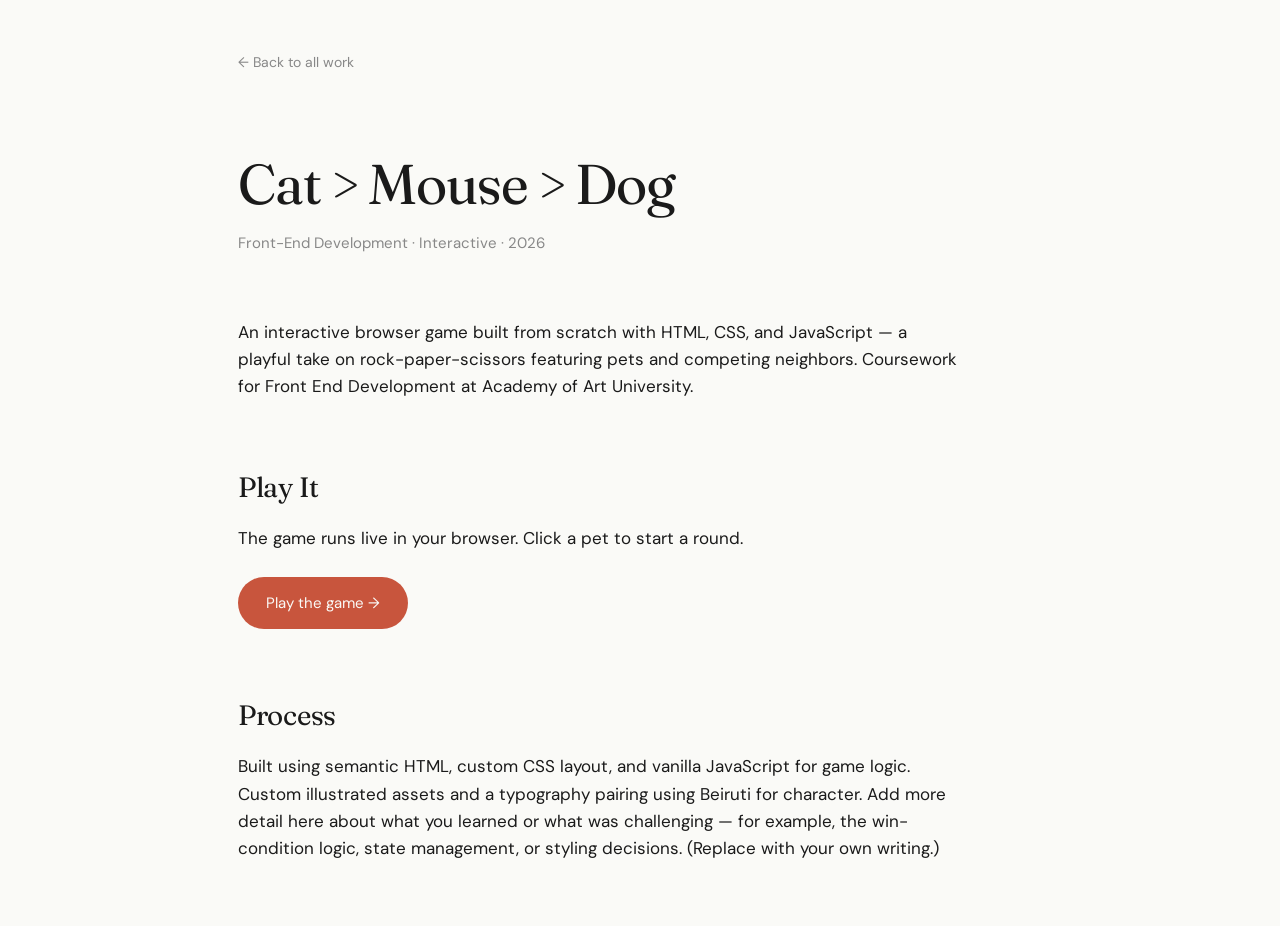
==== projects/cat-mouse-dog/index.html @ 4cc8b252 "Add files via upload" ====
<!DOCTYPE html>
<html lang="en">
<head>
  <meta charset="UTF-8">
  <meta name="viewport" content="width=device-width, initial-scale=1.0">
  <title>Cat &gt; Mouse &gt; Dog — Carina Silva</title>
  <link rel="preconnect" href="https://fonts.googleapis.com">
  <link rel="preconnect" href="https://fonts.gstatic.com" crossorigin>
  <link href="https://fonts.googleapis.com/css2?family=Fraunces:opsz,wght@9..144,300;9..144,400;9..144,500&family=DM+Sans:wght@400;500&display=swap" rel="stylesheet">
  <link rel="stylesheet" href="../../style.css">
</head>
<body>

  <div class="project-page">
    <a href="../../" class="back-link">← Back to all work</a>

    <h1>Cat &gt; Mouse &gt; Dog</h1>
    <p class="meta">Front-End Development · Interactive · 2026</p>

    <p>An interactive browser game built from scratch with HTML, CSS, and JavaScript — a playful take on rock-paper-scissors featuring pets and competing neighbors. Coursework for Front End Development at Academy of Art University.</p>

    <h2>Play It</h2>
    <p>The game runs live in your browser. Click a pet to start a round.</p>

    <div class="button-row">
      <a href="play.html" class="demo-button accent">Play the game →</a>
    </div>

    <h2>Process</h2>
    <p>Built using semantic HTML, custom CSS layout, and vanilla JavaScript for game logic. Custom illustrated assets and a typography pairing using Beiruti for character. Add more detail here about what you learned or what was challenging — for example, the win-condition logic, state management, or styling decisions. (Replace with your own writing.)</p>

  </div>

</body>
</html>
---- style.css ----
/* ---- Reset & Base ---- */
* {
  margin: 0;
  padding: 0;
  box-sizing: border-box;
}

:root {
  --bg: #fafaf7;
  --ink: #1a1a1a;
  --muted: #888;
  --accent: #c8553d;
  --line: #e8e6e0;
  --max-width: 1100px;
}

html {
  scroll-behavior: smooth;
}

body {
  font-family: 'DM Sans', -apple-system, sans-serif;
  background: var(--bg);
  color: var(--ink);
  line-height: 1.6;
  font-size: 17px;
  -webkit-font-smoothing: antialiased;
}

a {
  color: inherit;
  text-decoration: none;
  transition: opacity 0.2s ease;
}

a:hover {
  opacity: 0.6;
}

/* ---- Header ---- */
.site-header {
  display: flex;
  justify-content: space-between;
  align-items: center;
  padding: 32px 48px;
  max-width: var(--max-width);
  margin: 0 auto;
}

.logo {
  font-family: 'Fraunces', serif;
  font-weight: 500;
  font-size: 22px;
  letter-spacing: -0.02em;
}

.site-header nav {
  display: flex;
  gap: 32px;
  font-size: 15px;
}

/* ---- Hero ---- */
.hero {
  max-width: var(--max-width);
  margin: 0 auto;
  padding: 120px 48px 160px;
}

.eyebrow {
  font-size: 13px;
  letter-spacing: 0.15em;
  text-transform: uppercase;
  color: var(--muted);
  margin-bottom: 32px;
}

.hero h1 {
  font-family: 'Fraunces', serif;
  font-weight: 400;
  font-size: clamp(36px, 6vw, 72px);
  line-height: 1.1;
  letter-spacing: -0.025em;
  max-width: 900px;
  margin-bottom: 32px;
}

.hero h1 em {
  font-style: italic;
  font-weight: 300;
  color: var(--accent);
}

.hero-sub {
  font-size: 18px;
  color: var(--muted);
  max-width: 540px;
}

/* ---- Section Labels ---- */
.section-label {
  font-size: 13px;
  letter-spacing: 0.15em;
  text-transform: uppercase;
  color: var(--muted);
  margin-bottom: 64px;
}

/* ---- Work ---- */
.work {
  max-width: var(--max-width);
  margin: 0 auto;
  padding: 80px 48px;
  border-top: 1px solid var(--line);
}

.project {
  display: block;
  padding: 48px 0;
  border-bottom: 1px solid var(--line);
  transition: padding-left 0.3s ease;
}

.project:hover {
  opacity: 1;
  padding-left: 16px;
}

.project-meta {
  display: flex;
  justify-content: space-between;
  align-items: center;
  margin-bottom: 16px;
  font-size: 13px;
  color: var(--muted);
}

.project-num {
  font-family: 'Fraunces', serif;
  font-style: italic;
}

.project h2 {
  font-family: 'Fraunces', serif;
  font-weight: 400;
  font-size: clamp(28px, 4vw, 44px);
  letter-spacing: -0.02em;
  margin-bottom: 12px;
  line-height: 1.2;
}

.project p {
  color: var(--muted);
  max-width: 600px;
}

/* ---- About ---- */
.about {
  max-width: var(--max-width);
  margin: 0 auto;
  padding: 120px 48px;
  border-top: 1px solid var(--line);
}

.about-text {
  font-family: 'Fraunces', serif;
  font-weight: 300;
  font-size: clamp(22px, 3vw, 32px);
  line-height: 1.4;
  letter-spacing: -0.01em;
  max-width: 800px;
  margin-bottom: 32px;
}

.about-text a {
  color: var(--accent);
  border-bottom: 1px solid var(--accent);
  padding-bottom: 2px;
}

/* ---- Footer ---- */
footer {
  max-width: var(--max-width);
  margin: 0 auto;
  padding: 48px;
  border-top: 1px solid var(--line);
  display: flex;
  justify-content: space-between;
  font-size: 14px;
  color: var(--muted);
}

/* ---- Mobile ---- */
@media (max-width: 640px) {
  .site-header {
    padding: 24px;
  }
  .site-header nav {
    gap: 20px;
    font-size: 14px;
  }
  .hero, .work, .about {
    padding-left: 24px;
    padding-right: 24px;
  }
  .hero {
    padding-top: 80px;
    padding-bottom: 100px;
  }
  footer {
    padding: 32px 24px;
    flex-direction: column;
    gap: 8px;
  }
}

/* ---- Project Page Styles ---- */
.project-page {
  max-width: 900px;
  margin: 0 auto;
  padding: 48px;
}

.back-link {
  font-size: 14px;
  color: var(--muted);
  margin-bottom: 80px;
  display: inline-block;
}

.project-page h1 {
  font-family: 'Fraunces', serif;
  font-weight: 400;
  font-size: clamp(32px, 5vw, 56px);
  letter-spacing: -0.02em;
  margin-bottom: 16px;
  line-height: 1.1;
}

.project-page .meta {
  color: var(--muted);
  margin-bottom: 64px;
  font-size: 15px;
}

.project-page h2 {
  font-family: 'Fraunces', serif;
  font-weight: 400;
  font-size: 28px;
  margin: 64px 0 16px;
  letter-spacing: -0.01em;
}

.project-page p {
  margin-bottom: 16px;
  max-width: 720px;
}

.project-page iframe {
  width: 100%;
  border: 1px solid var(--line);
  border-radius: 4px;
  margin: 24px 0 16px;
}

.button-row {
  display: flex;
  flex-wrap: wrap;
  gap: 12px;
  margin: 24px 0;
}

.pdf-button, .demo-button {
  display: inline-block;
  padding: 14px 28px;
  background: var(--ink);
  color: var(--bg);
  border-radius: 999px;
  font-size: 15px;
  transition: transform 0.2s ease;
}

.pdf-button:hover, .demo-button:hover {
  opacity: 1;
  transform: translateY(-2px);
}

.demo-button.accent {
  background: var(--accent);
}

@media (max-width: 640px) {
  .project-page {
    padding: 24px;
  }
  .back-link {
    margin-bottom: 48px;
  }
}
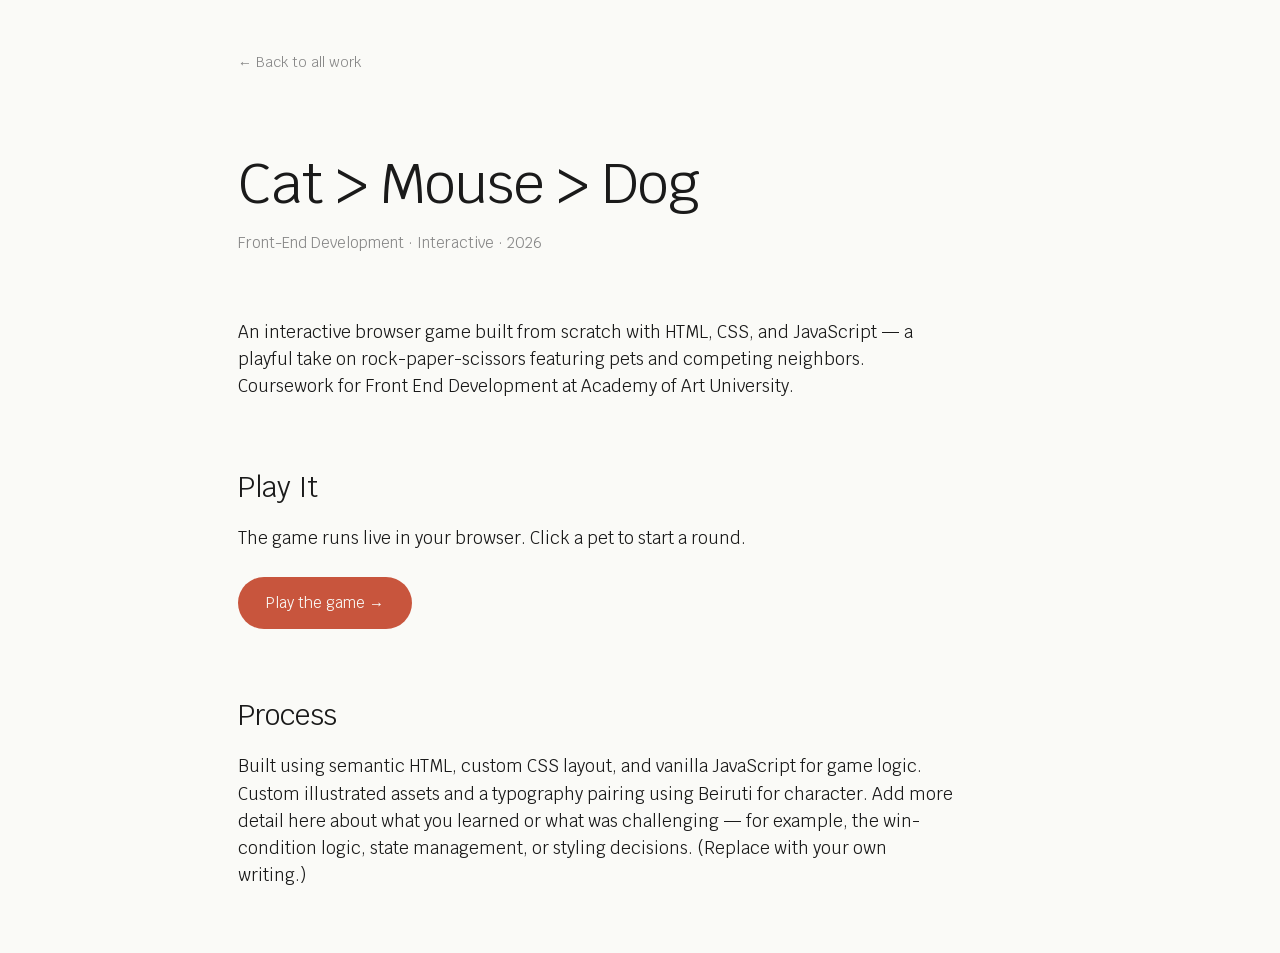
==== commit f0adff5b: "Update index.html Kurb" ====
--- a/projects/cat-mouse-dog/index.html
+++ b/projects/cat-mouse-dog/index.html
@@ -4,9 +4,9 @@
   <meta charset="UTF-8">
   <meta name="viewport" content="width=device-width, initial-scale=1.0">
   <title>Cat &gt; Mouse &gt; Dog — Carina Silva</title>
-  <link rel="preconnect" href="https://fonts.googleapis.com">
-  <link rel="preconnect" href="https://fonts.gstatic.com" crossorigin>
-  <link href="https://fonts.googleapis.com/css2?family=Fraunces:opsz,wght@9..144,300;9..144,400;9..144,500&family=DM+Sans:wght@400;500&display=swap" rel="stylesheet">
+ <link rel="preconnect" href="https://fonts.googleapis.com">
+<link rel="preconnect" href="https://fonts.gstatic.com" crossorigin>
+<link href="https://fonts.googleapis.com/css2?family=Beiruti:wght@200..900&family=Krub:ital,wght@0,200;0,300;0,400;0,500;0,600;0,700;1,200;1,300;1,400;1,500;1,600;1,700&display=swap" rel="stylesheet">
   <link rel="stylesheet" href="../../style.css">
 </head>
 <body>
--- a/style.css
+++ b/style.css
@@ -19,7 +19,7 @@
 }
 
 body {
-  font-family: 'DM Sans', -apple-system, sans-serif;
+  font-family: 'Krub', -apple-system, sans-serif;
   background: var(--bg);
   color: var(--ink);
   line-height: 1.6;
@@ -76,7 +76,7 @@
 }
 
 .hero h1 {
-  font-family: 'Fraunces', serif;
+  font-family: 'Krub', -apple-system, sans-serif;
   font-weight: 400;
   font-size: clamp(36px, 6vw, 72px);
   line-height: 1.1;
@@ -136,12 +136,12 @@
 }
 
 .project-num {
-  font-family: 'Fraunces', serif;
+  font-family: 'Krub', -apple-system, sans-serif;
   font-style: italic;
 }
 
 .project h2 {
-  font-family: 'Fraunces', serif;
+  font-family: 'Krub', -apple-system, sans-serif;
   font-weight: 400;
   font-size: clamp(28px, 4vw, 44px);
   letter-spacing: -0.02em;
@@ -163,7 +163,7 @@
 }
 
 .about-text {
-  font-family: 'Fraunces', serif;
+  font-family: 'Krub', -apple-system, sans-serif;
   font-weight: 300;
   font-size: clamp(22px, 3vw, 32px);
   line-height: 1.4;
@@ -229,7 +229,7 @@
 }
 
 .project-page h1 {
-  font-family: 'Fraunces', serif;
+  font-family: 'Krub', -apple-system, sans-serif;
   font-weight: 400;
   font-size: clamp(32px, 5vw, 56px);
   letter-spacing: -0.02em;
@@ -244,7 +244,7 @@
 }
 
 .project-page h2 {
-  font-family: 'Fraunces', serif;
+  font-family: 'Krub', -apple-system, sans-serif;
   font-weight: 400;
   font-size: 28px;
   margin: 64px 0 16px;
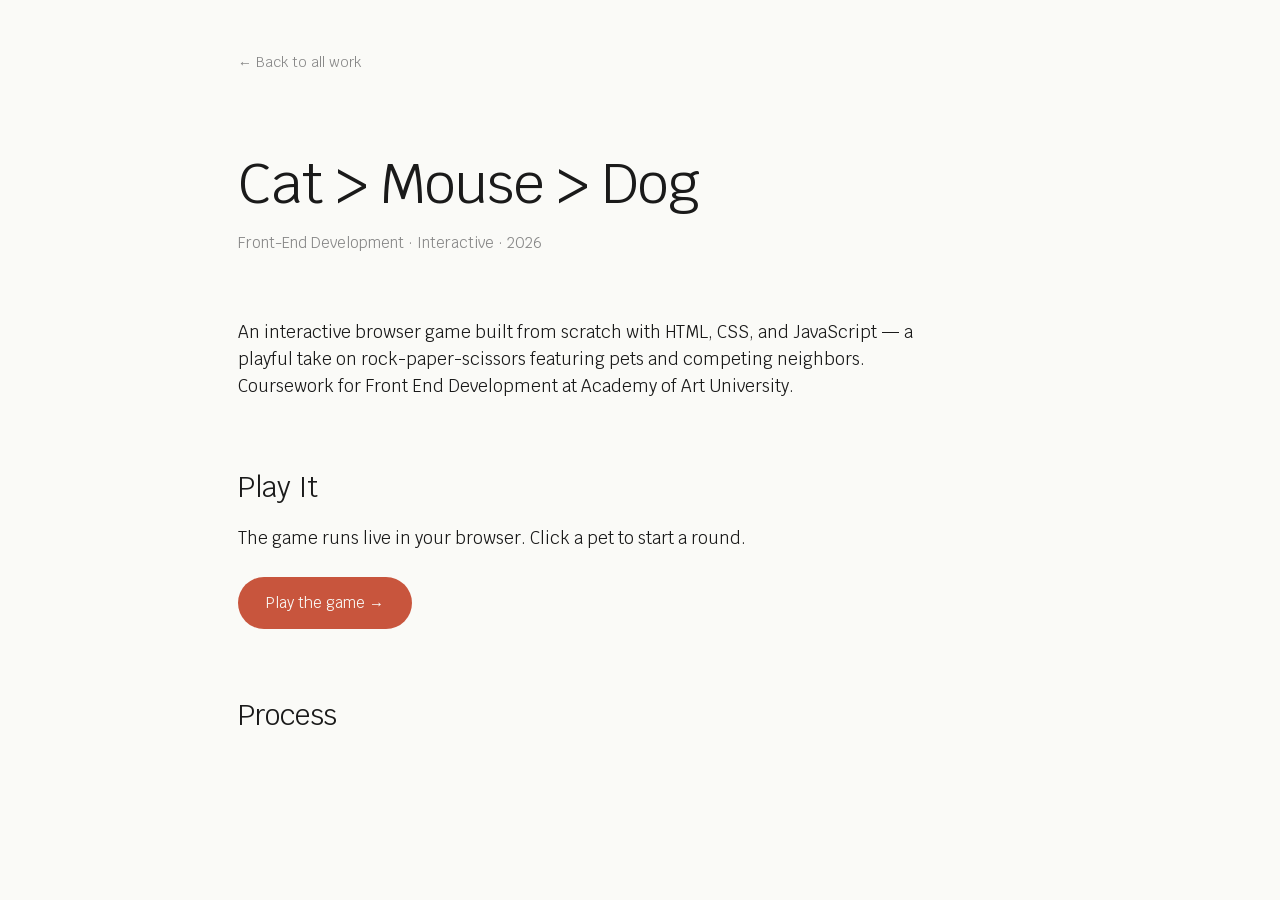
==== commit 1670a90b: "Update index.html eek" ====
--- a/projects/cat-mouse-dog/index.html
+++ b/projects/cat-mouse-dog/index.html
@@ -27,7 +27,7 @@
     </div>
 
     <h2>Process</h2>
-    <p>Built using semantic HTML, custom CSS layout, and vanilla JavaScript for game logic. Custom illustrated assets and a typography pairing using Beiruti for character. Add more detail here about what you learned or what was challenging — for example, the win-condition logic, state management, or styling decisions. (Replace with your own writing.)</p>
+    <p></p>
 
   </div>
 
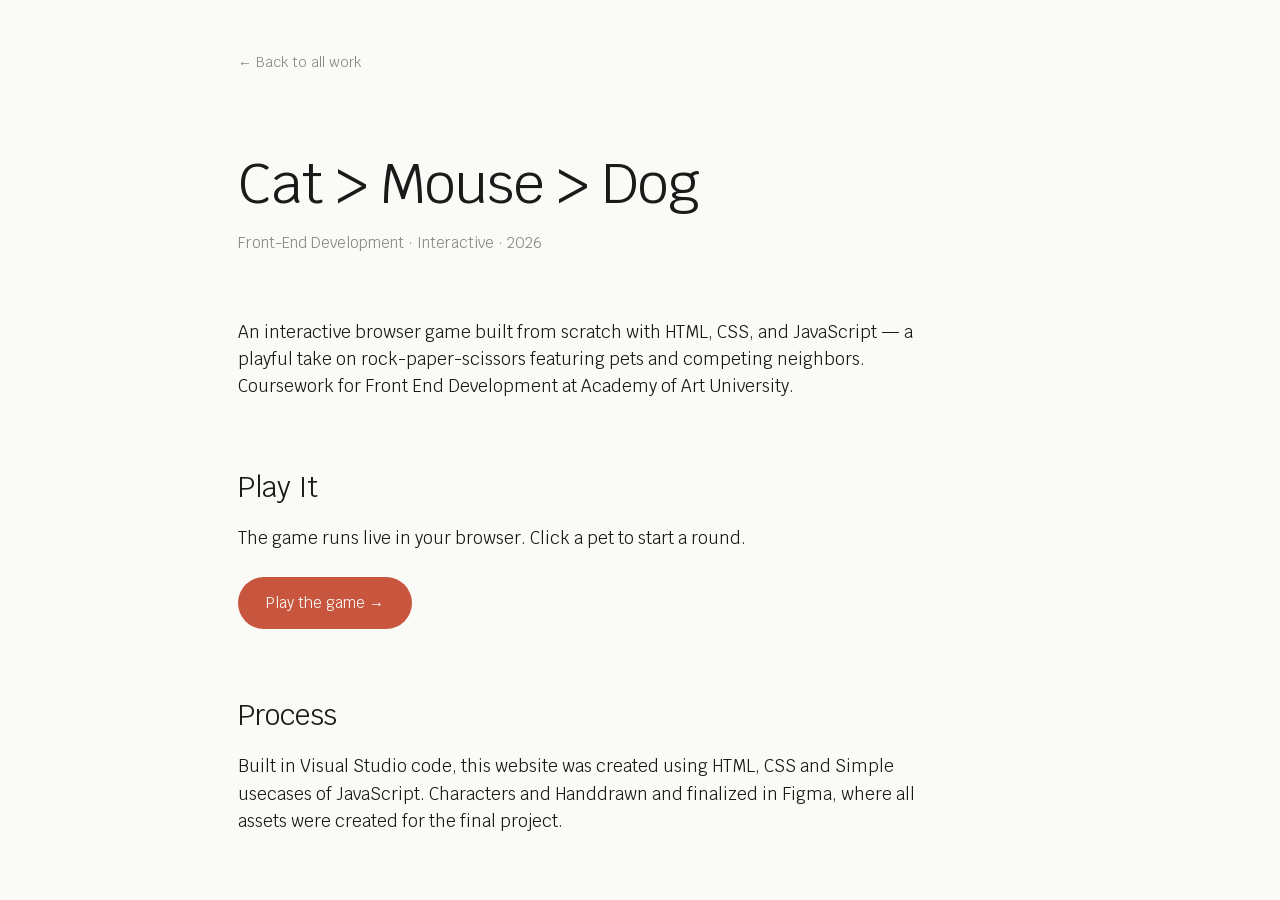
==== commit d059842b: "Update index.html review p text" ====
--- a/projects/cat-mouse-dog/index.html
+++ b/projects/cat-mouse-dog/index.html
@@ -27,7 +27,7 @@
     </div>
 
     <h2>Process</h2>
-    <p></p>
+    <p> Built in Visual Studio code, this website was created using HTML, CSS and Simple usecases of JavaScript. Characters and Handdrawn and finalized in Figma, where all assets were created for the final project. </p>
 
   </div>
 
